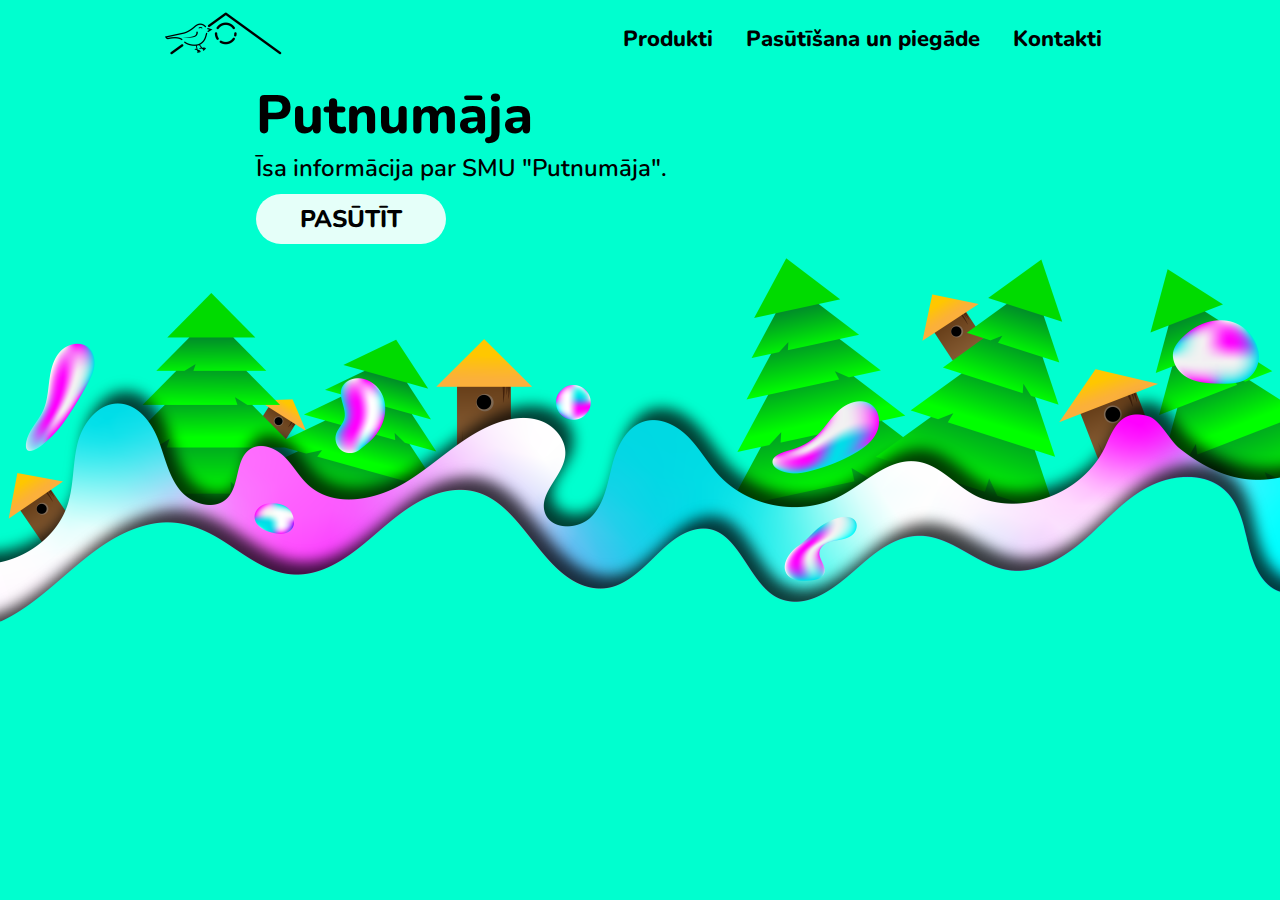
==== index.html @ 2dac3dbe "hhjhj" ====
<!DOCTYPE html>
<html lang="en">
  <head>
    <meta charset="utf-8"/>
    <meta name="viewport" content="width=device-width, initial-scale=1"/>
    <meta http-equiv="X-UA-Compatible" content="ie-edge"/>
    <meta name="description" content="SMU Putnumāja">
    <meta name="keywords" content="Putni, mājas, putnumāja, SMU">
    <meta name="author" content="Nikolajs Rubaņiks alongside Artis Vijups">
    <meta name="viewport" content="width=device-width, initial-scale=1.0">
    <link rel="stylesheet" href="website smu.css"/>
    <title>Putnumāja</title>
    <!-- Google Fonts: -->
    <link rel="preconnect" href="https://fonts.gstatic.com">
    <link href="https://fonts.googleapis.com/css2?family=Nunito:wght@600;800&display=swap" rel="stylesheet">
  </head>
  <body>
    
    
    <script src="resizefix.js"></script>
    <div class="navigation">
      <nav>
        <div class="logo">
          <a href="#start">
            <img src="img/webp/logo.webp" alt="Logo">
          </a>
        </div>
        <ul class="nav-links">
          <li>
            <a href="#products">Produkti</a>
          </li>
          <li>
            <a href="#delivery">Pasūtīšana un piegāde</a>
          </li>
          <li>
            <a href="#contacts">Kontakti</a>
          </li>
        </ul>
        <div class="burger">
          <div class="line1"></div>
          <div class="line2"></div>
          <div class="line3"></div>
        </div>
      </nav>
      <script src="animate.js"></script>
    </div>
    <div class="content" id="start" style="margin-top:78px;">
      <h1>Putnumāja</h1>
      <h2>Īsa informācija par SMU "Putnumāja".</h2>
      <a class="button" href="#delivery">
        <button type="button" style="width:190px">Pasūtīt</button>
      </a>
    </div>
    <div class="banner" id="help">
      <img id="banner1"  alt="">
      <img id="banner2"  alt="">
      <img id="banner3"  alt="">
      
    </div>
    <script src="parallax1.js"></script>
    
  

    
    
    <!--
    <script src="https://cdnjs.cloudflare.com/ajax/libs/ScrollMagic/2.0.8/ScrollMagic.min.js" integrity="sha512-8E3KZoPoZCD+1dgfqhPbejQBnQfBXe8FuwL4z/c8sTrgeDMFEnoyTlH3obB4/fV+6Sg0a0XF+L/6xS4Xx1fUEg==" crossorigin="anonymous"></script>
    <script src="https://cdnjs.cloudflare.com/ajax/libs/ScrollMagic/2.0.8/plugins/animation.gsap.min.js" integrity="sha512-5/OHwmQzDSBS0Ous4/hlYoWLHd06/d2r7LdKZQVBXOA6PvOqWVXtdboiLTU7lQTGyVoKVTNkwi0ol4gHGlw5ww==" crossorigin="anonymous"></script>
    <script src="https://cdnjs.cloudflare.com/ajax/libs/ScrollMagic/2.0.8/plugins/debug.addIndicators.min.js" integrity="sha512-RvUydNGlqYJapy0t4AH8hDv/It+zKsv4wOQGb+iOnEfa6NnF2fzjXgRy+FDjSpMfC3sjokNUzsfYZaZ8QAwIxg==" crossorigin="anonymous"></script>
    <script src="https://cdnjs.cloudflare.com/ajax/libs/gsap/latest/TweenLite.min.js" integrity="sha512-/8phkpsAzxsbuX18zNkQ2gCq4Q5JsWoPo1jHLDeZorPUHRtx9YJxpdk+os05oDhPJVCNzA2/NMl4rmJyQ+6Fvg==" crossorigin="anonymous"></script>
    <script src="https://cdnjs.cloudflare.com/ajax/libs/gsap/latest/plugins/BezierPlugin.min.js" integrity="sha512-oOy5+mtZRcqjn6b9k4oj+tk2/hVIetzOAM9Y5cndEHgLxiIGavAz1agbHf6JjGzxXZ2SMbu08Uy1DDF0UwA0qQ==" crossorigin="anonymous"></script>
    <script src="https://cdnjs.cloudflare.com/ajax/libs/gsap/latest/plugins/CSSPlugin.min.js" integrity="sha512-ht40uOoiTef4nKq0THVzjIGh3VS108J577LVVgNXnQLXza3doXjoM3owin2vd+Hm6w88k12RIrePIVY2WNzz6Q==" crossorigin="anonymous"></script>
    <script src="https://cdnjs.cloudflare.com/ajax/libs/gsap/latest/TimelineLite.min.js" integrity="sha512-I0VFyPo7hdM7YrEbQ0pvX4bX2904k0+B19u/xBrPrQoMprfcSnIDfGFD8kP52GbAhwtDjkEVhXlQvj8+vkJyew==" crossorigin="anonymous"></script>
    -->
  </body>
</html>
---- website smu.css ----
*{
  margin: 0px;
  padding: 0px;
  box-sizing: border-box;
  font-family: 'Nunito', sans-serif;
}


:root {
  --bg: #00FFCF; /* bright green, website background */
  --db: #00d8b0;
  --pg: #E5FFF9; /* pale green, quite white-ish button background */
  --tx: #000000; /* text colour */
}

body {
  background-color: var(--bg);
  overflow-x: hidden;
  
   
}





.resize-animation-stopper nav .nav-links {
  transition: none !important;
}

.logo img {
  width: 122px;
  height: 60px;
}

h1{
  font-weight: 800;
  font-size: 54px;  
}

h2{
  font-weight: 600;
  font-size: 24px;
}


.banner {

position: relative;


}
.banner img{
width: 100%;
position: absolute;
z-index: -1;


}

img#banner1 {
  content:url(img/webp/baselayer.webp);
 
}
img#banner2 {
  content:url(img/webp/layerfade1.webp);
  
}
img#banner3 {
  content:url(img/webp/bubbles.webp);
}

a.button button {
  background-color: var(--pg);
  height: 50px;
  margin-top: 10px;
  border-width: 0;
  border-radius: 25px;
  font-weight: 800;
  text-transform: uppercase;
  font-size: 24px;
  outline: none;
}

a.button button:hover {
  cursor: pointer;
  outline: none;
  color: rgb(255, 255, 255);
  background-color: #42c73e;
  transition:  0.5s ease;
  
}

a.button button:active {
  background-color: #3bac37;
  color: #ffffff;
  font-size: 20px;
  width: 200px;
  transition: none;
  
}



div.content{
  width:60vw;
  margin-left:20vw;
  margin-right:20vw;
}

div.navigation {
  width: 100vw;
  height: 78px;
  position: fixed;
  top: 0;
  
}

nav{
  background-color: var(--bg);
  display: flex;
  justify-content: space-around;
  align-items: center;
  height: 78px;
  position: -webkit-sticky;
}

.nav-links{
  display: flex;
  justify-content: space-around;
  width: 40%;
}

.nav-links li{
  list-style: none;
}

.nav-links a{
  color: var(--tx);
  text-decoration: none;
  font-weight: 800;
  font-size: 22px;
}



.burger{
  display: none;
  cursor: pointer;
}

.burger div {
  width: 30px;
  height: 4px;
  background-color: var(--tx);
  margin: 5px;
  transition: all 0.3s ease;
}

@media screen and (max-width:1160px){
  div.content{
    width:80vw;
    margin-left:10vw;
    margin-right:10vw;
  }
  .nav-links{
    width: 60%;
  }
}

@media screen and (max-width:860px){
  body{
    overflow-x: hidden;
  }
  .nav-links{
    position: absolute;
    right: 0px;
    height: calc(100vh - 78px);
    top: 78px;
    display: flex;
    flex-direction: column;
    align-items: center;
    text-align: center;
    width: 50%;
    transform: translateX(100%);
    transition: transform 0.5s ease-in;
    background-color: var(--db);
  }
  .nav-links li{
    opacity: 0;
  }

  .burger{
    display: block;
  }
}

@media screen and (max-width:660px){

  
  a.button button{
    margin-bottom: 15px;
  }

  
 
  
}



.nav-active{
  transform: translateX(0%);
}

@keyframes navLinkFade{
  from{
    opacity: 0;
    transform: translateX(50px);
  }
  to{
    opacity: 1;
    transform: translateX(0px);
  }
}

.toggle .line1{
  transform:  rotate(-45deg) translate(-5px,8px);
}

.toggle .line2{
  opacity: 0;
}

.toggle .line3{
  transform:  rotate(45deg) translate(-5px,-8px);
}
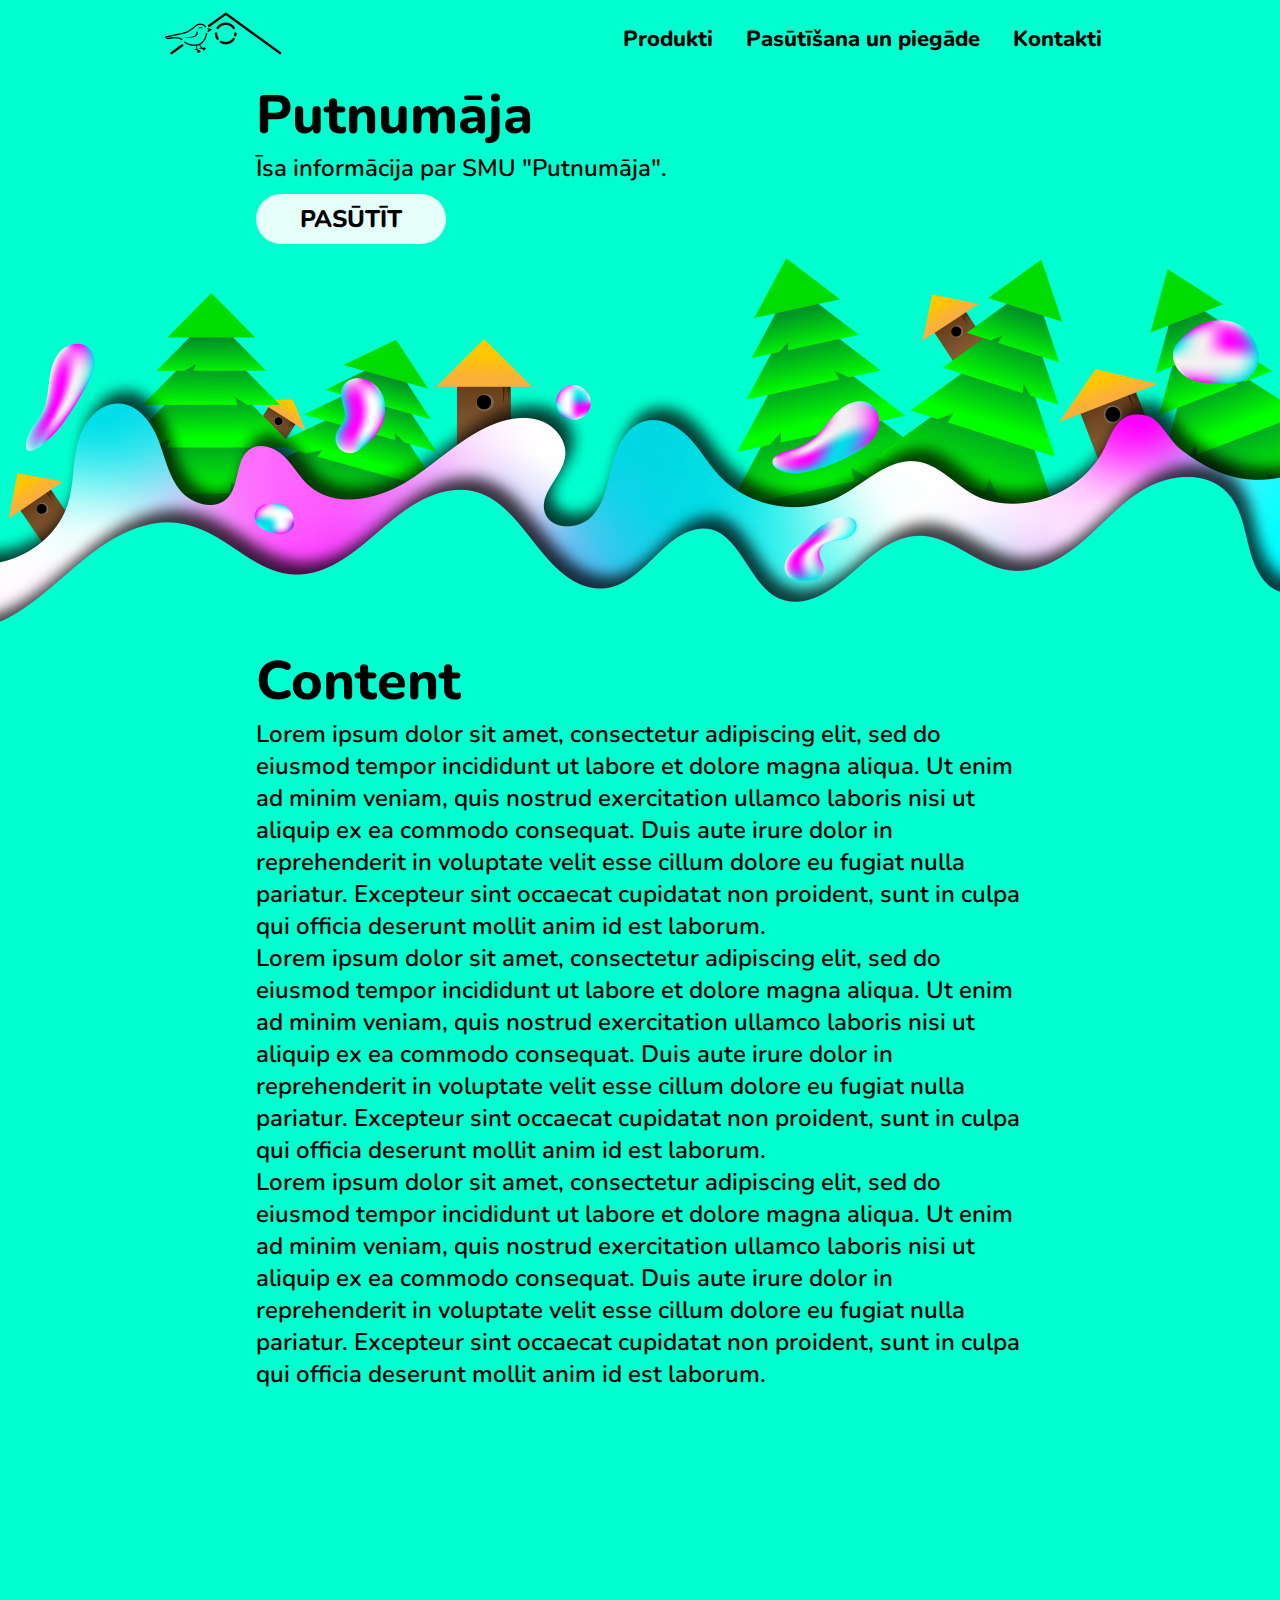
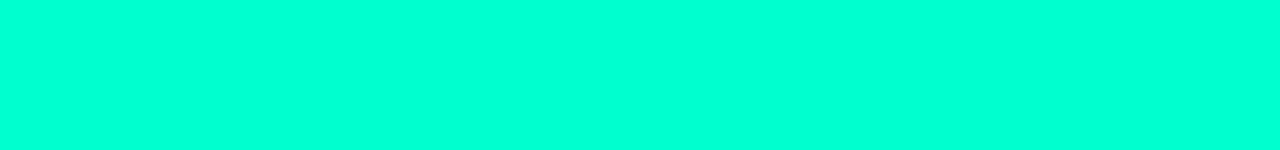
==== commit 311c90a9: "Adjustment" ====
--- a/index.html
+++ b/index.html
@@ -55,14 +55,26 @@
       <img id="banner1"  alt="">
       <img id="banner2"  alt="">
       <img id="banner3"  alt="">
-      
+    </div>
+    <div id="spacer" style="height:calc(100vw / 3.2);"></div>
+    <div id="after" class="after" style="margin-bottom:40vh">
+      <div class="content">
+        <h1>Content</h1>
+        <h2>Lorem ipsum dolor sit amet, consectetur adipiscing elit, sed do eiusmod tempor incididunt ut labore et dolore magna aliqua.
+          Ut enim ad minim veniam, quis nostrud exercitation ullamco laboris nisi ut aliquip ex ea commodo consequat.
+          Duis aute irure dolor in reprehenderit in voluptate velit esse cillum dolore eu fugiat nulla pariatur.
+          Excepteur sint occaecat cupidatat non proident, sunt in culpa qui officia deserunt mollit anim id est laborum.</h2>
+        <h2>Lorem ipsum dolor sit amet, consectetur adipiscing elit, sed do eiusmod tempor incididunt ut labore et dolore magna aliqua.
+          Ut enim ad minim veniam, quis nostrud exercitation ullamco laboris nisi ut aliquip ex ea commodo consequat.
+          Duis aute irure dolor in reprehenderit in voluptate velit esse cillum dolore eu fugiat nulla pariatur.
+          Excepteur sint occaecat cupidatat non proident, sunt in culpa qui officia deserunt mollit anim id est laborum.</h2>
+        <h2>Lorem ipsum dolor sit amet, consectetur adipiscing elit, sed do eiusmod tempor incididunt ut labore et dolore magna aliqua.
+          Ut enim ad minim veniam, quis nostrud exercitation ullamco laboris nisi ut aliquip ex ea commodo consequat.
+          Duis aute irure dolor in reprehenderit in voluptate velit esse cillum dolore eu fugiat nulla pariatur.
+          Excepteur sint occaecat cupidatat non proident, sunt in culpa qui officia deserunt mollit anim id est laborum.</h2>
+      </div>
     </div>
     <script src="parallax1.js"></script>
-    
-  
-
-    
-    
     <!--
     <script src="https://cdnjs.cloudflare.com/ajax/libs/ScrollMagic/2.0.8/ScrollMagic.min.js" integrity="sha512-8E3KZoPoZCD+1dgfqhPbejQBnQfBXe8FuwL4z/c8sTrgeDMFEnoyTlH3obB4/fV+6Sg0a0XF+L/6xS4Xx1fUEg==" crossorigin="anonymous"></script>
     <script src="https://cdnjs.cloudflare.com/ajax/libs/ScrollMagic/2.0.8/plugins/animation.gsap.min.js" integrity="sha512-5/OHwmQzDSBS0Ous4/hlYoWLHd06/d2r7LdKZQVBXOA6PvOqWVXtdboiLTU7lQTGyVoKVTNkwi0ol4gHGlw5ww==" crossorigin="anonymous"></script>
--- a/website smu.css
+++ b/website smu.css
@@ -100,7 +100,13 @@
   
 }
 
-
+div.after{
+  background-color: var(--bg);
+}
+
+div.spacer, div.after {
+  margin:0;
+}
 
 div.content{
   width:60vw;
@@ -196,18 +202,10 @@
 }
 
 @media screen and (max-width:660px){
-
-  
   a.button button{
     margin-bottom: 15px;
-  }
-
-  
- 
-  
-}
-
-
+  } 
+}
 
 .nav-active{
   transform: translateX(0%);
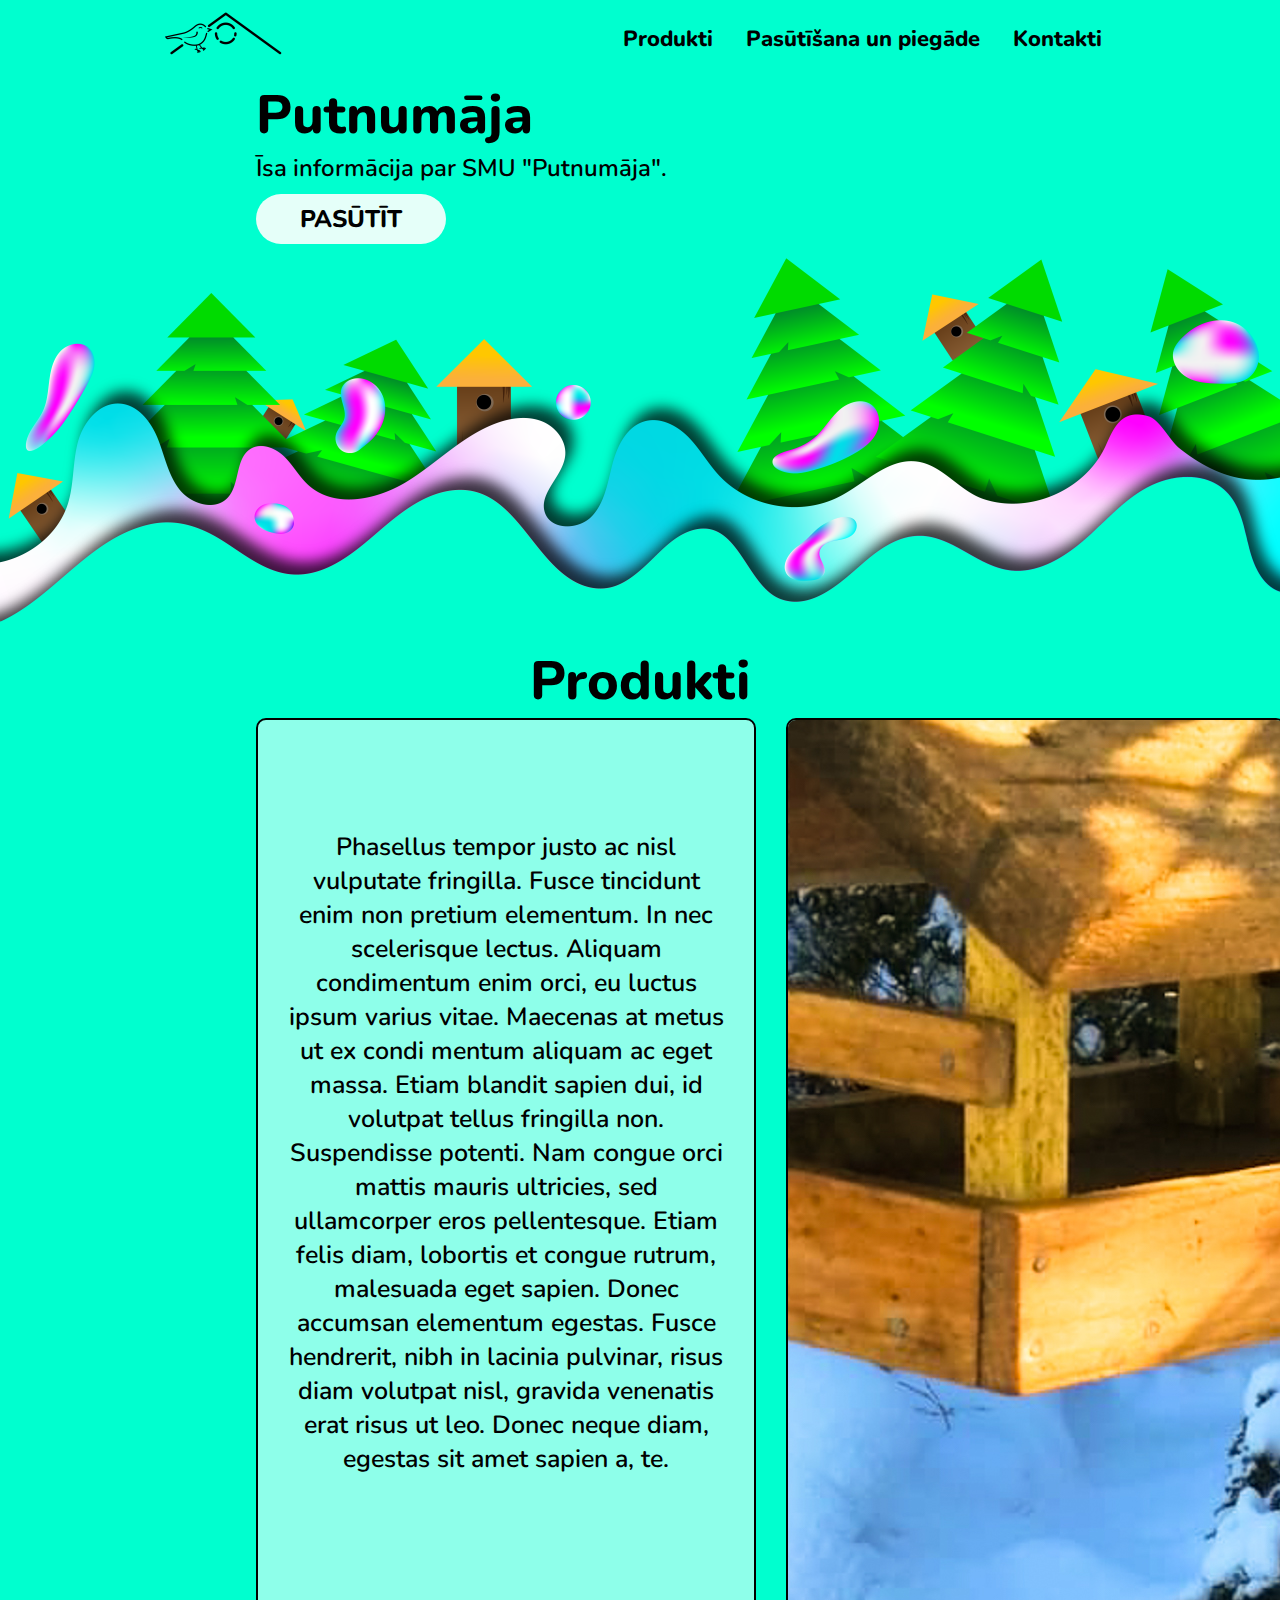
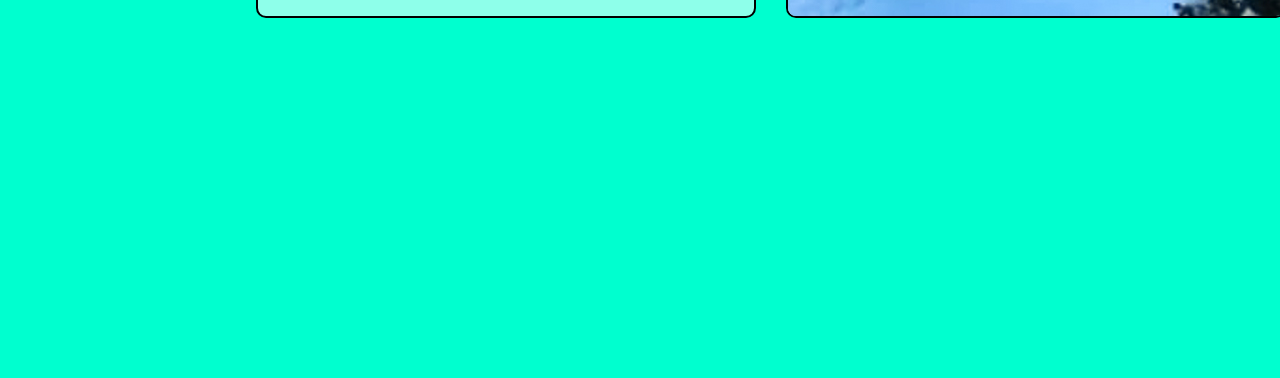
==== commit 23c1b3c6: "hmmm" ====
--- a/index.html
+++ b/index.html
@@ -45,7 +45,7 @@
       <script src="animate.js"></script>
     </div>
     <div class="content" id="start" style="margin-top:78px;">
-      <h1>Putnumāja</h1>
+      <h3>Putnumāja</h3>
       <h2>Īsa informācija par SMU "Putnumāja".</h2>
       <a class="button" href="#delivery">
         <button type="button" style="width:190px">Pasūtīt</button>
@@ -59,19 +59,31 @@
     <div id="spacer" style="height:calc(100vw / 3.2);"></div>
     <div id="after" class="after" style="margin-bottom:40vh">
       <div class="content">
-        <h1>Content</h1>
-        <h2>Lorem ipsum dolor sit amet, consectetur adipiscing elit, sed do eiusmod tempor incididunt ut labore et dolore magna aliqua.
-          Ut enim ad minim veniam, quis nostrud exercitation ullamco laboris nisi ut aliquip ex ea commodo consequat.
-          Duis aute irure dolor in reprehenderit in voluptate velit esse cillum dolore eu fugiat nulla pariatur.
-          Excepteur sint occaecat cupidatat non proident, sunt in culpa qui officia deserunt mollit anim id est laborum.</h2>
-        <h2>Lorem ipsum dolor sit amet, consectetur adipiscing elit, sed do eiusmod tempor incididunt ut labore et dolore magna aliqua.
-          Ut enim ad minim veniam, quis nostrud exercitation ullamco laboris nisi ut aliquip ex ea commodo consequat.
-          Duis aute irure dolor in reprehenderit in voluptate velit esse cillum dolore eu fugiat nulla pariatur.
-          Excepteur sint occaecat cupidatat non proident, sunt in culpa qui officia deserunt mollit anim id est laborum.</h2>
-        <h2>Lorem ipsum dolor sit amet, consectetur adipiscing elit, sed do eiusmod tempor incididunt ut labore et dolore magna aliqua.
-          Ut enim ad minim veniam, quis nostrud exercitation ullamco laboris nisi ut aliquip ex ea commodo consequat.
-          Duis aute irure dolor in reprehenderit in voluptate velit esse cillum dolore eu fugiat nulla pariatur.
-          Excepteur sint occaecat cupidatat non proident, sunt in culpa qui officia deserunt mollit anim id est laborum.</h2>
+        <h1>Produkti</h1>
+      <div class="wrapper">
+        <div class="glass">
+          <h2>Phasellus tempor justo ac nisl vulputate fringilla.
+            Fusce tincidunt enim non pretium elementum. 
+            In nec scelerisque lectus. Aliquam condimentum enim orci, 
+            eu luctus ipsum varius vitae. Maecenas at metus ut ex condi
+            mentum aliquam ac eget massa. Etiam blandit sapien dui, id volutpat tellus fringilla non.
+             Suspendisse potenti. Nam congue orci mattis mauris ultricies, sed ullamcorper eros pellentesque. 
+             Etiam felis diam, lobortis et congue rutrum, malesuada eget sapien. Donec accumsan elementum egestas.
+              Fusce hendrerit, nibh in lacinia pulvinar, risus diam volutpat nisl, gravida venenatis erat risus ut leo. 
+              Donec neque diam, egestas sit amet sapien a, te.
+            </h2>
+        </div>
+        <div class="glass">
+          <h2>buris
+            </h2>
+            <img src="img/webp/barotava.jpg">
+        </div>
+
+    
+    
+      </div>
+
+
       </div>
     </div>
     <script src="parallax1.js"></script>
--- a/website smu.css
+++ b/website smu.css
@@ -36,6 +36,12 @@
 h1{
   font-weight: 800;
   font-size: 54px;  
+  text-align: center;
+}
+h3{
+  font-weight: 800;
+  font-size: 54px;  
+
 }
 
 h2{
@@ -162,6 +168,105 @@
   margin: 5px;
   transition: all 0.3s ease;
 }
+
+
+
+.glass {
+
+display: -webkit-flex;
+display: -moz-flex;
+display: -ms-flex;
+display: -o-flex;
+display: flex;
+min-height: 100vh;
+align-items: center;
+justify-content: center;
+}
+
+.wrapper{
+
+
+display: grid;
+grid-template-columns:repeat(3, 1fr) ;
+grid-gap: 30px;
+
+
+}
+
+
+.wrapper .glass{
+
+width: 500px;
+height: 400px;
+border-radius: 10px;
+transition: transform 0.5s ease-out;
+overflow: hidden;
+text-align: center;
+color: rgb(0, 0, 0);
+padding: 5%;
+background-color: #ffffff8e;
+backdrop-filter: #42c73e;
+border: 2px solid var(--tx);
+
+
+
+
+}
+
+
+.glass h2{
+
+font-size: 25px;
+margin-bottom: 30px;
+color: #000000;
+
+}
+
+.glass p{
+
+line-height: 1.9;
+color: #000000;
+
+}
+
+
+
+.wrapper .glass:before{
+
+content: '';
+background: #ffffffa9;
+width: 60%;
+height: 100%;
+top: 0;
+left: -125%;
+transform: skew(45deg);
+position: absolute;
+animation-direction: left;
+transition-duration: 0.5s;
+
+
+}
+
+.wrapper .glass:hover{
+
+transform: translateY(-5%);
+
+}
+
+.wrapper .glass:hover:before{
+
+  left: 150%;
+  
+}
+
+
+
+
+
+
+
+
+
 
 @media screen and (max-width:1160px){
   div.content{
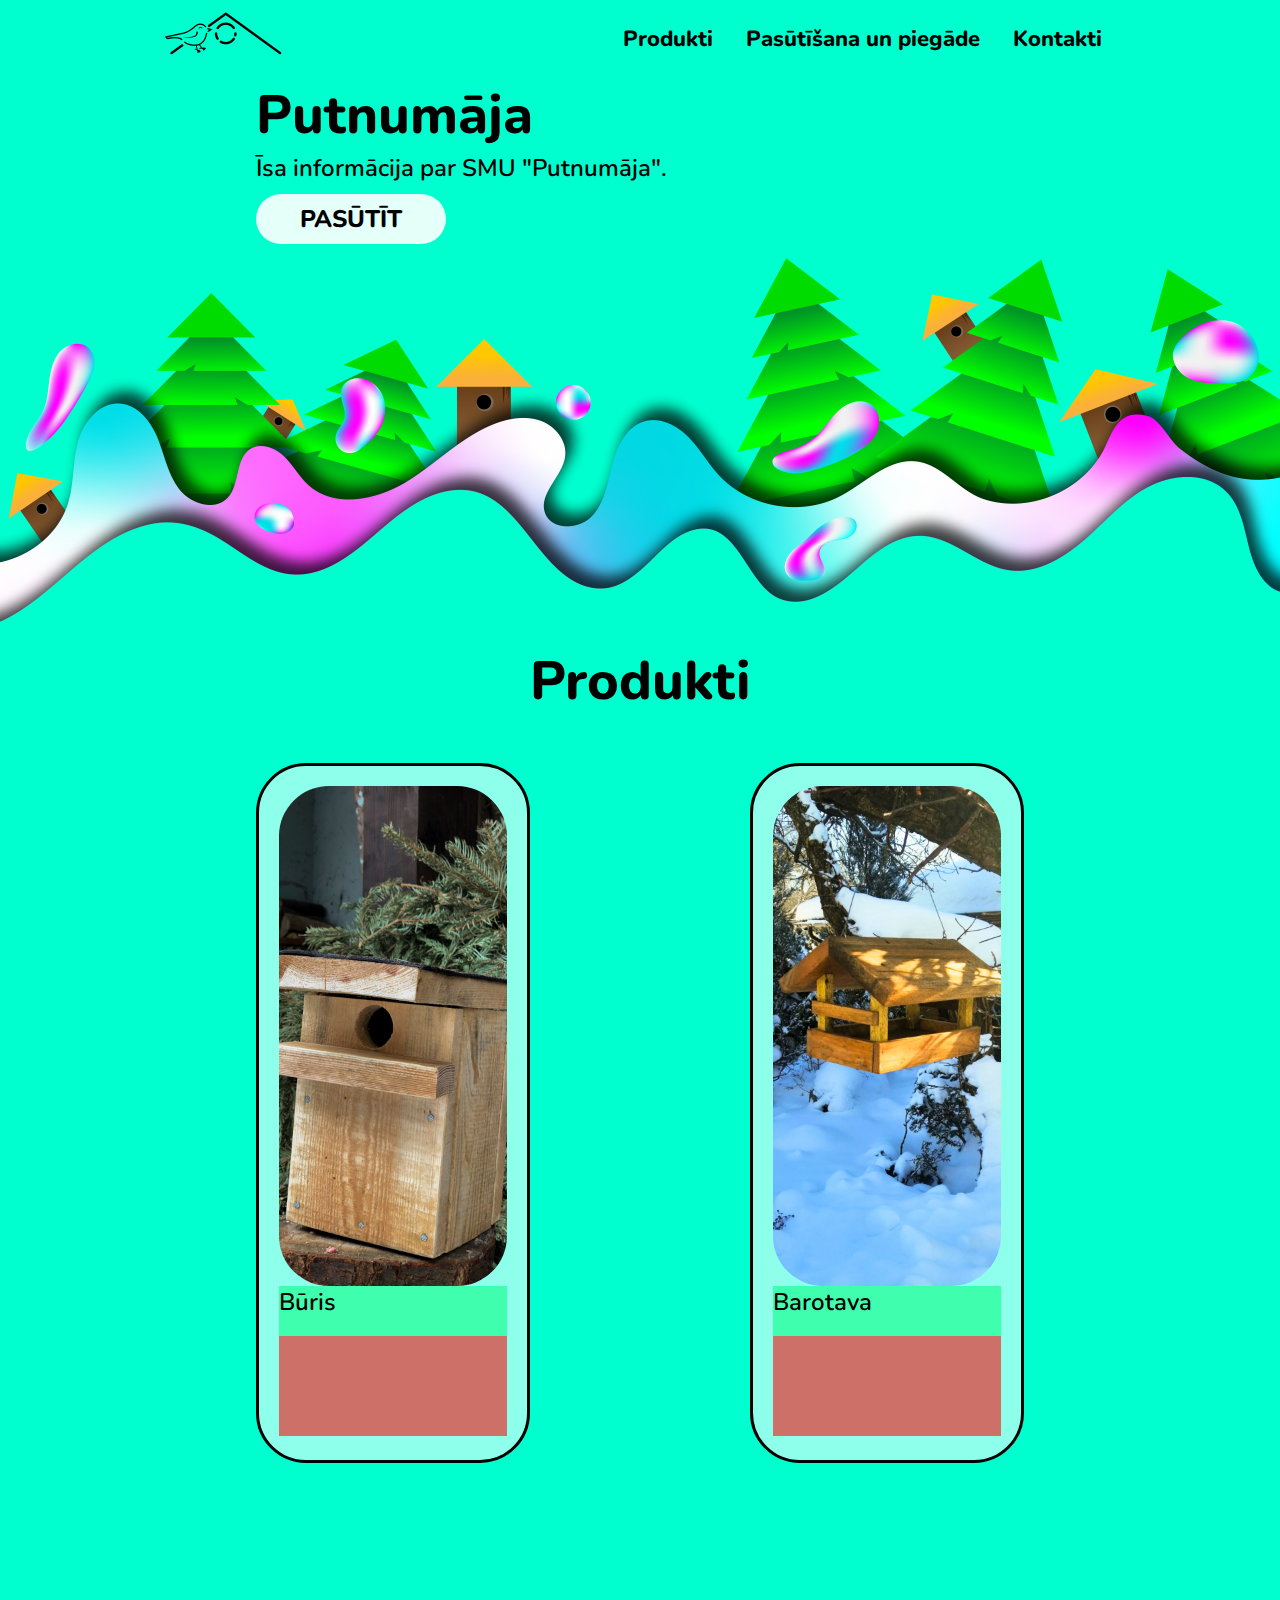
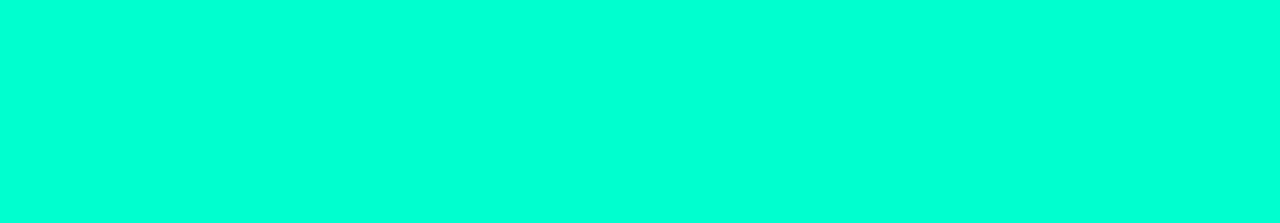
==== commit 136d4bdc: "products img" ====
--- a/index.html
+++ b/index.html
@@ -14,11 +14,9 @@
     <link rel="preconnect" href="https://fonts.gstatic.com">
     <link href="https://fonts.googleapis.com/css2?family=Nunito:wght@600;800&display=swap" rel="stylesheet">
   </head>
-  <body>
-    
-    
+  <body id="body">
     <script src="resizefix.js"></script>
-    <div class="navigation">
+    <div class="navigation" id="navigation">
       <nav>
         <div class="logo">
           <a href="#start">
@@ -62,27 +60,28 @@
         <h1>Produkti</h1>
       <div class="wrapper">
         <div class="glass">
-          <h2>Phasellus tempor justo ac nisl vulputate fringilla.
-            Fusce tincidunt enim non pretium elementum. 
-            In nec scelerisque lectus. Aliquam condimentum enim orci, 
-            eu luctus ipsum varius vitae. Maecenas at metus ut ex condi
-            mentum aliquam ac eget massa. Etiam blandit sapien dui, id volutpat tellus fringilla non.
-             Suspendisse potenti. Nam congue orci mattis mauris ultricies, sed ullamcorper eros pellentesque. 
-             Etiam felis diam, lobortis et congue rutrum, malesuada eget sapien. Donec accumsan elementum egestas.
-              Fusce hendrerit, nibh in lacinia pulvinar, risus diam volutpat nisl, gravida venenatis erat risus ut leo. 
-              Donec neque diam, egestas sit amet sapien a, te.
-            </h2>
+          <div class="insideglass">
+          <div class="imgbox"><img src="img/webp/buris.jpg"></div>
+          <div class="namebox"><a>Būris</a></div>
+          <div class="pricebox"></div>
+          </div>
+
         </div>
+        
         <div class="glass">
-          <h2>buris
-            </h2>
-            <img src="img/webp/barotava.jpg">
+          <div class="insideglass">
+          <div class="imgbox"><img src="img/webp/barotava.jpg"></div>
+          <div class="namebox"><a>Barotava</a></div>
+          <div class="pricebox"></div>
+          </div>
+          
         </div>
+        
 
     
     
       </div>
-
+     
 
       </div>
     </div>
--- a/website smu.css
+++ b/website smu.css
@@ -66,11 +66,9 @@
 
 img#banner1 {
   content:url(img/webp/baselayer.webp);
- 
 }
 img#banner2 {
   content:url(img/webp/layerfade1.webp);
-  
 }
 img#banner3 {
   content:url(img/webp/bubbles.webp);
@@ -125,7 +123,6 @@
   height: 78px;
   position: fixed;
   top: 0;
-  
 }
 
 nav{
@@ -178,17 +175,20 @@
 display: -ms-flex;
 display: -o-flex;
 display: flex;
-min-height: 100vh;
+
+
+
+}
+
+.wrapper{
+
+margin-top: 5vh;
+display: grid;
+grid-template-columns:repeat(2, 1fr) ;
+grid-gap: 220px;
+justify-content: center;
 align-items: center;
-justify-content: center;
-}
-
-.wrapper{
-
-
-display: grid;
-grid-template-columns:repeat(3, 1fr) ;
-grid-gap: 30px;
+width: 100%;
 
 
 }
@@ -196,68 +196,75 @@
 
 .wrapper .glass{
 
-width: 500px;
-height: 400px;
-border-radius: 10px;
-transition: transform 0.5s ease-out;
+height: 700px;
+border-radius: 50px;
 overflow: hidden;
-text-align: center;
-color: rgb(0, 0, 0);
-padding: 5%;
 background-color: #ffffff8e;
 backdrop-filter: #42c73e;
-border: 2px solid var(--tx);
-
-
-
-
-}
-
-
-.glass h2{
-
-font-size: 25px;
-margin-bottom: 30px;
-color: #000000;
-
-}
-
-.glass p{
-
-line-height: 1.9;
-color: #000000;
-
-}
-
-
-
-.wrapper .glass:before{
-
-content: '';
-background: #ffffffa9;
-width: 60%;
+border: 3px solid var(--tx);
+
+
+
+
+}
+.insideglass{
+  width: 100%;
+  padding: 20px;
+  
+
+
+
+}
+.imgbox{
+  position: relative;
+  height: 500px;
+
+
+  
+
+}
+.imgbox img{
+
+position: absolute;
+width: 100%;
 height: 100%;
-top: 0;
-left: -125%;
-transform: skew(45deg);
-position: absolute;
-animation-direction: left;
-transition-duration: 0.5s;
-
-
-}
-
-.wrapper .glass:hover{
-
-transform: translateY(-5%);
-
-}
-
-.wrapper .glass:hover:before{
-
-  left: 150%;
-  
-}
+border-radius: 50px;
+object-fit: cover;
+}
+.namebox{
+
+  height: 50px;
+  background-color: #00ff808e;
+
+
+
+}
+
+.namebox a{
+  
+  font-weight: 600;
+  font-size: 24px;
+  color: #000000;
+
+  
+ 
+
+
+}
+.pricebox{
+  height: 100px;
+  background-color: #ff00008e;
+  color: #000000;
+}
+
+
+
+
+
+
+
+
+
 
 
 
@@ -300,7 +307,6 @@
   .nav-links li{
     opacity: 0;
   }
-
   .burger{
     display: block;
   }
@@ -310,6 +316,15 @@
   a.button button{
     margin-bottom: 15px;
   } 
+  img#banner1 {
+    content:url(img/webp/baselayersmall.webp);
+  }
+  img#banner2 {
+    content:url(img/webp/layerfade1small.webp);
+  }
+  img#banner3 {
+    content:url(img/webp/bubblessmall.webp);
+  }
 }
 
 .nav-active{
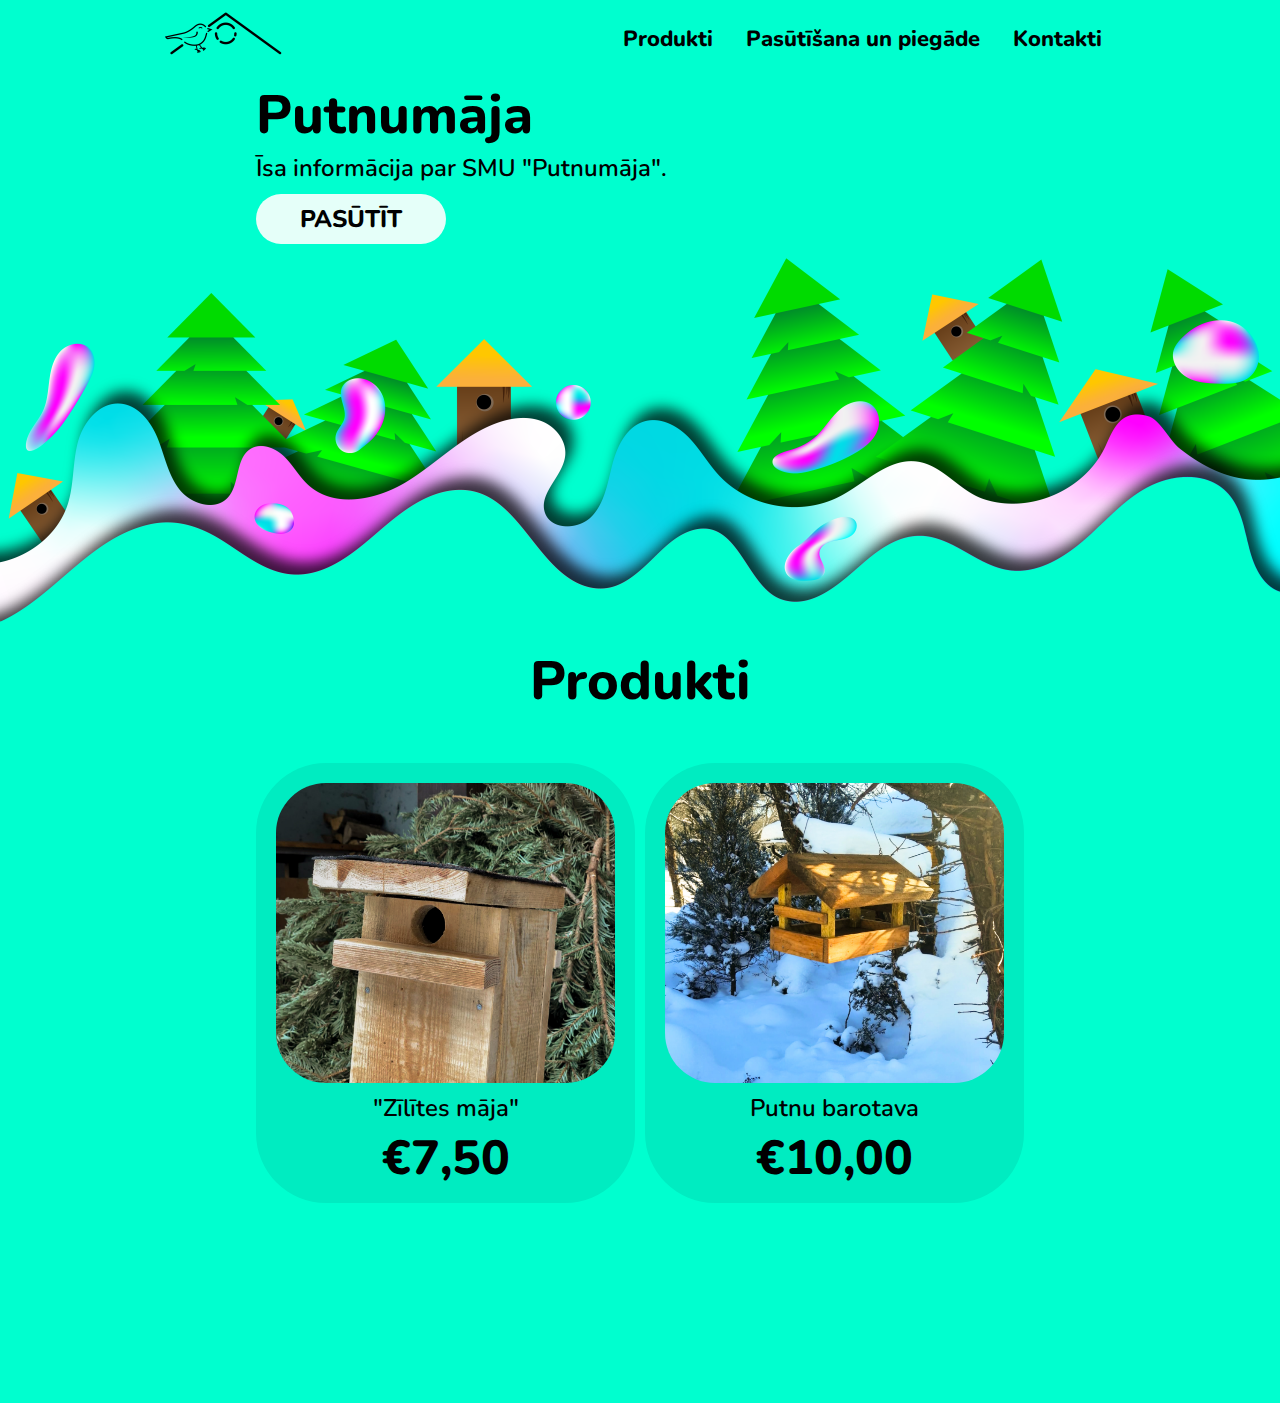
==== commit 69354595: "Multiple edits" ====
--- a/index.html
+++ b/index.html
@@ -1,5 +1,5 @@
 <!DOCTYPE html>
-<html lang="en">
+<html lang="en" id="start">
   <head>
     <meta charset="utf-8"/>
     <meta name="viewport" content="width=device-width, initial-scale=1"/>
@@ -14,12 +14,12 @@
     <link rel="preconnect" href="https://fonts.gstatic.com">
     <link href="https://fonts.googleapis.com/css2?family=Nunito:wght@600;800&display=swap" rel="stylesheet">
   </head>
-  <body id="body">
+  <body>
     <script src="resizefix.js"></script>
     <div class="navigation" id="navigation">
       <nav>
         <div class="logo">
-          <a href="#start">
+          <a onclick="window.scrollTo(0,0);">
             <img src="img/webp/logo.webp" alt="Logo">
           </a>
         </div>
@@ -42,7 +42,7 @@
       </nav>
       <script src="animate.js"></script>
     </div>
-    <div class="content" id="start" style="margin-top:78px;">
+    <div class="content" style="margin-top:78px;">
       <h3>Putnumāja</h3>
       <h2>Īsa informācija par SMU "Putnumāja".</h2>
       <a class="button" href="#delivery">
@@ -55,34 +55,25 @@
       <img id="banner3"  alt="">
     </div>
     <div id="spacer" style="height:calc(100vw / 3.2);"></div>
-    <div id="after" class="after" style="margin-bottom:40vh">
-      <div class="content">
+    <div id="after" class="after" style="margin-bottom:200px">
+      <div class="content" id="products">
         <h1>Produkti</h1>
-      <div class="wrapper">
-        <div class="glass">
-          <div class="insideglass">
-          <div class="imgbox"><img src="img/webp/buris.jpg"></div>
-          <div class="namebox"><a>Būris</a></div>
-          <div class="pricebox"></div>
+        <div class="wrapper">
+          <div class="glass">
+            <div class="insideglass">
+            <div class="imgbox"><img src="img/webp/buris.jpg"></div>
+            <div class="namebox"><p>"Zīlītes māja"</p></div>
+            <div class="pricebox"><p>€7,50</p></div>
+            </div>
           </div>
-
+          <div class="glass">
+            <div class="insideglass">
+            <div class="imgbox"><img src="img/webp/barotava.jpg"></div>
+            <div class="namebox"><p>Putnu barotava</p></div>
+            <div class="pricebox"><p>€10,00</p></div>
+            </div>
+          </div>
         </div>
-        
-        <div class="glass">
-          <div class="insideglass">
-          <div class="imgbox"><img src="img/webp/barotava.jpg"></div>
-          <div class="namebox"><a>Barotava</a></div>
-          <div class="pricebox"></div>
-          </div>
-          
-        </div>
-        
-
-    
-    
-      </div>
-     
-
       </div>
     </div>
     <script src="parallax1.js"></script>
--- a/website smu.css
+++ b/website smu.css
@@ -5,24 +5,21 @@
   font-family: 'Nunito', sans-serif;
 }
 
-
 :root {
   --bg: #00FFCF; /* bright green, website background */
-  --db: #00d8b0;
+  --db: #00ecc1;
   --pg: #E5FFF9; /* pale green, quite white-ish button background */
   --tx: #000000; /* text colour */
 }
 
+html {
+  scroll-behavior: smooth;
+}
+
 body {
   background-color: var(--bg);
-  overflow-x: hidden;
-  
-   
-}
-
-
-
-
+  overflow-x: hidden;   
+}
 
 .resize-animation-stopper nav .nav-links {
   transition: none !important;
@@ -31,6 +28,20 @@
 .logo img {
   width: 122px;
   height: 60px;
+  cursor: pointer;
+}
+
+.logo img:hover, .nav-links li:hover, .nav-active a:hover, .burger:hover {
+  opacity: 0.3;
+  transition: all 0.25s ease;
+}
+
+.logo img:active, .nav-links li:active, .burger:active {
+  transform: scale(0.8);
+}
+
+.nav-active a:active {
+  font-size: 20px;
 }
 
 h1{
@@ -41,7 +52,6 @@
 h3{
   font-weight: 800;
   font-size: 54px;  
-
 }
 
 h2{
@@ -49,19 +59,14 @@
   font-size: 24px;
 }
 
-
 .banner {
-
-position: relative;
-
-
-}
+  position: relative;
+}
+
 .banner img{
-width: 100%;
-position: absolute;
-z-index: -1;
-
-
+  width: 100%;
+  position: absolute;
+  z-index: -1;
 }
 
 img#banner1 {
@@ -92,7 +97,6 @@
   color: rgb(255, 255, 255);
   background-color: #42c73e;
   transition:  0.5s ease;
-  
 }
 
 a.button button:active {
@@ -101,11 +105,11 @@
   font-size: 20px;
   width: 200px;
   transition: none;
-  
 }
 
 div.after{
   background-color: var(--bg);
+  z-index: 0;
 }
 
 div.spacer, div.after {
@@ -123,6 +127,7 @@
   height: 78px;
   position: fixed;
   top: 0;
+  z-index: 1;
 }
 
 nav{
@@ -151,8 +156,6 @@
   font-size: 22px;
 }
 
-
-
 .burger{
   display: none;
   cursor: pointer;
@@ -166,114 +169,77 @@
   transition: all 0.3s ease;
 }
 
-
-
 .glass {
-
-display: -webkit-flex;
-display: -moz-flex;
-display: -ms-flex;
-display: -o-flex;
-display: flex;
-
-
-
+  display: -webkit-flex;
+  display: -moz-flex;
+  display: -ms-flex;
+  display: -o-flex;
+  display: flex;
 }
 
 .wrapper{
-
-margin-top: 5vh;
-display: grid;
-grid-template-columns:repeat(2, 1fr) ;
-grid-gap: 220px;
-justify-content: center;
-align-items: center;
-width: 100%;
-
-
-}
-
+  margin-top: 5vh;
+  display: grid;
+  grid-template-columns: repeat(2, 1fr);
+  grid-gap: 10px;
+  justify-content: center;
+  align-items: center;
+  width: 100%;
+}
 
 .wrapper .glass{
-
-height: 700px;
-border-radius: 50px;
-overflow: hidden;
-background-color: #ffffff8e;
-backdrop-filter: #42c73e;
-border: 3px solid var(--tx);
-
-
-
-
-}
+  height: 440px;
+  border-radius: 70px;
+  overflow: hidden;
+  background-color: var(--db);
+}
+
 .insideglass{
   width: 100%;
   padding: 20px;
-  
-
-
-
-}
+}
+
 .imgbox{
   position: relative;
-  height: 500px;
-
-
-  
-
-}
+  height: 300px;
+}
+
 .imgbox img{
-
-position: absolute;
-width: 100%;
-height: 100%;
-border-radius: 50px;
-object-fit: cover;
-}
+  position: absolute;
+  width: 100%;
+  height: 100%;
+  border-radius: 50px;
+  object-fit: cover;
+}
+
 .namebox{
-
   height: 50px;
-  background-color: #00ff808e;
-
-
-
-}
-
-.namebox a{
-  
+  font-size: 22px;
+  text-align: center;
+}
+
+.namebox p{
+  display: inline-block;
   font-weight: 600;
   font-size: 24px;
+  line-height: 50px;
+  vertical-align: center;
   color: #000000;
-
-  
- 
-
-
-}
+}
+
 .pricebox{
-  height: 100px;
-  background-color: #ff00008e;
+  height: 50px;
   color: #000000;
-}
-
-
-
-
-
-
-
-
-
-
-
-
-
-
-
-
-
-
+  text-align: center;
+}
+
+.pricebox p{
+  height: 50px;
+  font-weight: 800;
+  font-size: 48px;
+  line-height: 50px;
+  vertical-align: center;
+}
 
 @media screen and (max-width:1160px){
   div.content{
@@ -306,6 +272,11 @@
   }
   .nav-links li{
     opacity: 0;
+    height: calc((100vh - 78px) / 3);
+  }
+  .nav-links li a {
+    line-height: calc((100vh - 78px) / 3);
+    vertical-align: center;
   }
   .burger{
     display: block;
@@ -325,6 +296,9 @@
   img#banner3 {
     content:url(img/webp/bubblessmall.webp);
   }
+  .wrapper{
+    grid-template-columns: repeat(1, 1fr);
+  }
 }
 
 .nav-active{
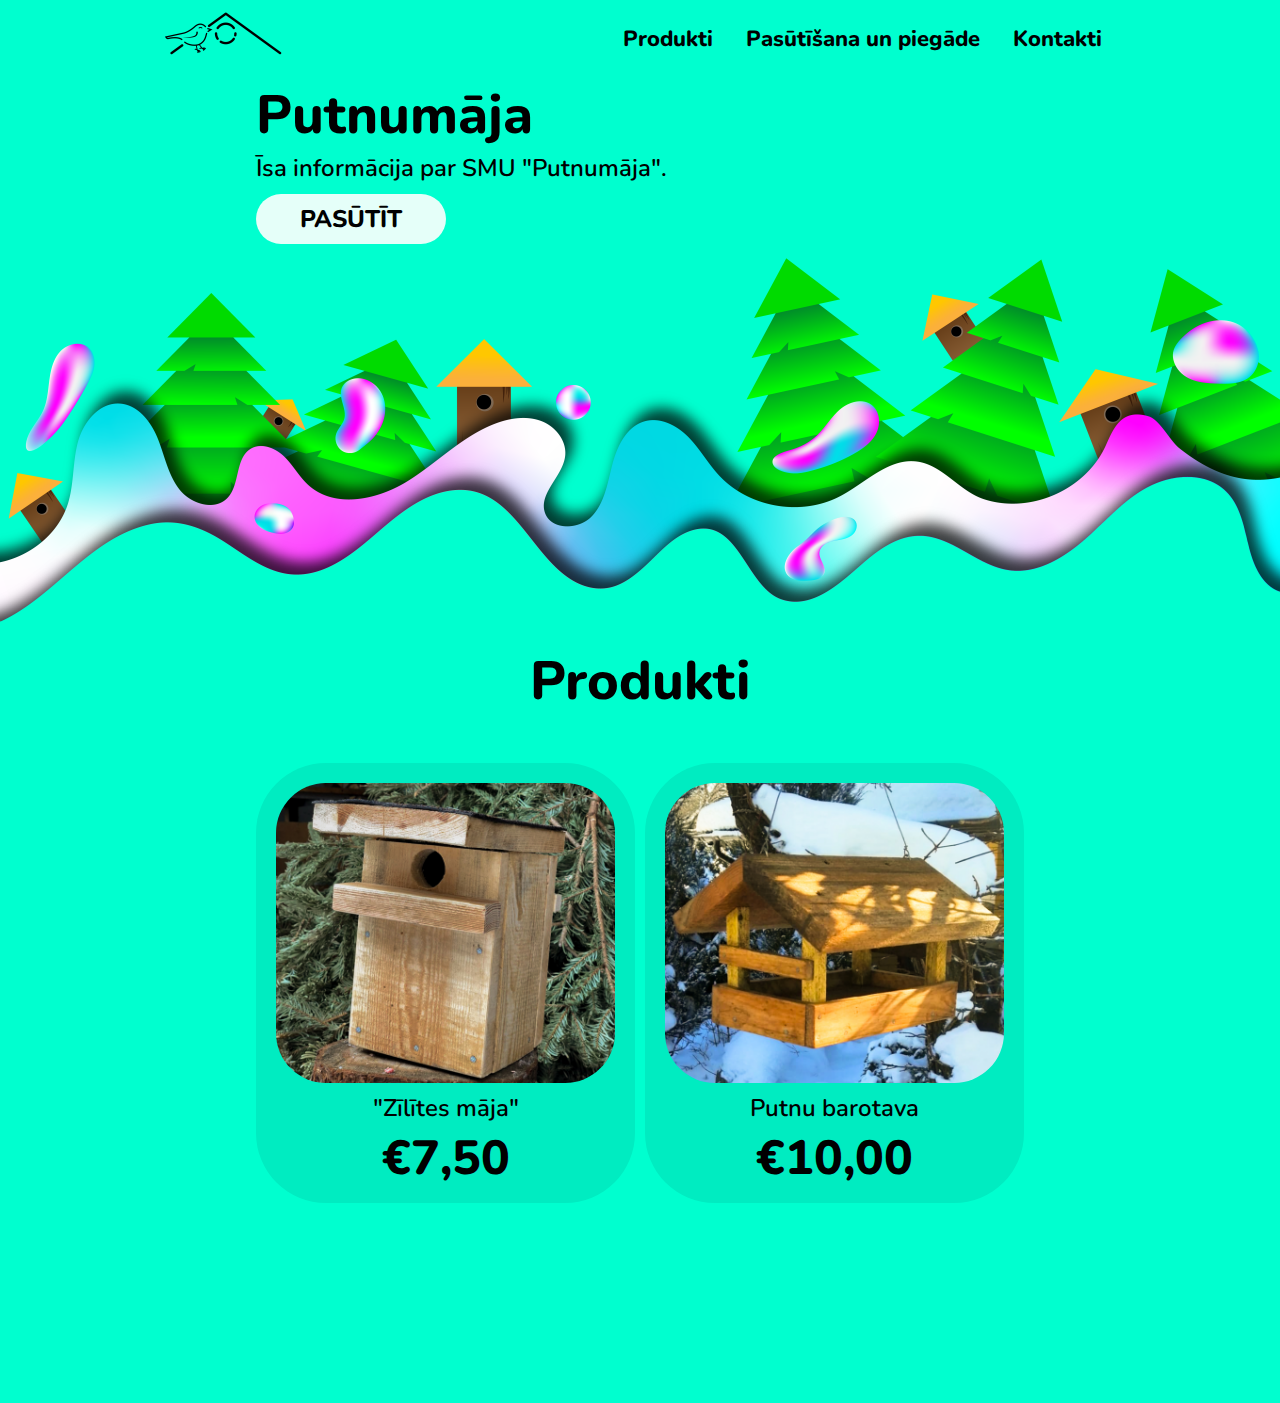
==== commit b887000b: "webp" ====
--- a/index.html
+++ b/index.html
@@ -61,14 +61,14 @@
         <div class="wrapper">
           <div class="glass">
             <div class="insideglass">
-            <div class="imgbox"><img src="img/webp/buris.jpg"></div>
+            <div class="imgbox"><img src="img/webp/buris.webp" alt="Būris"></div>
             <div class="namebox"><p>"Zīlītes māja"</p></div>
             <div class="pricebox"><p>€7,50</p></div>
             </div>
           </div>
           <div class="glass">
             <div class="insideglass">
-            <div class="imgbox"><img src="img/webp/barotava.jpg"></div>
+            <div class="imgbox"><img src="img/webp/barotava.webp" alt="Barotava"></div>
             <div class="namebox"><p>Putnu barotava</p></div>
             <div class="pricebox"><p>€10,00</p></div>
             </div>
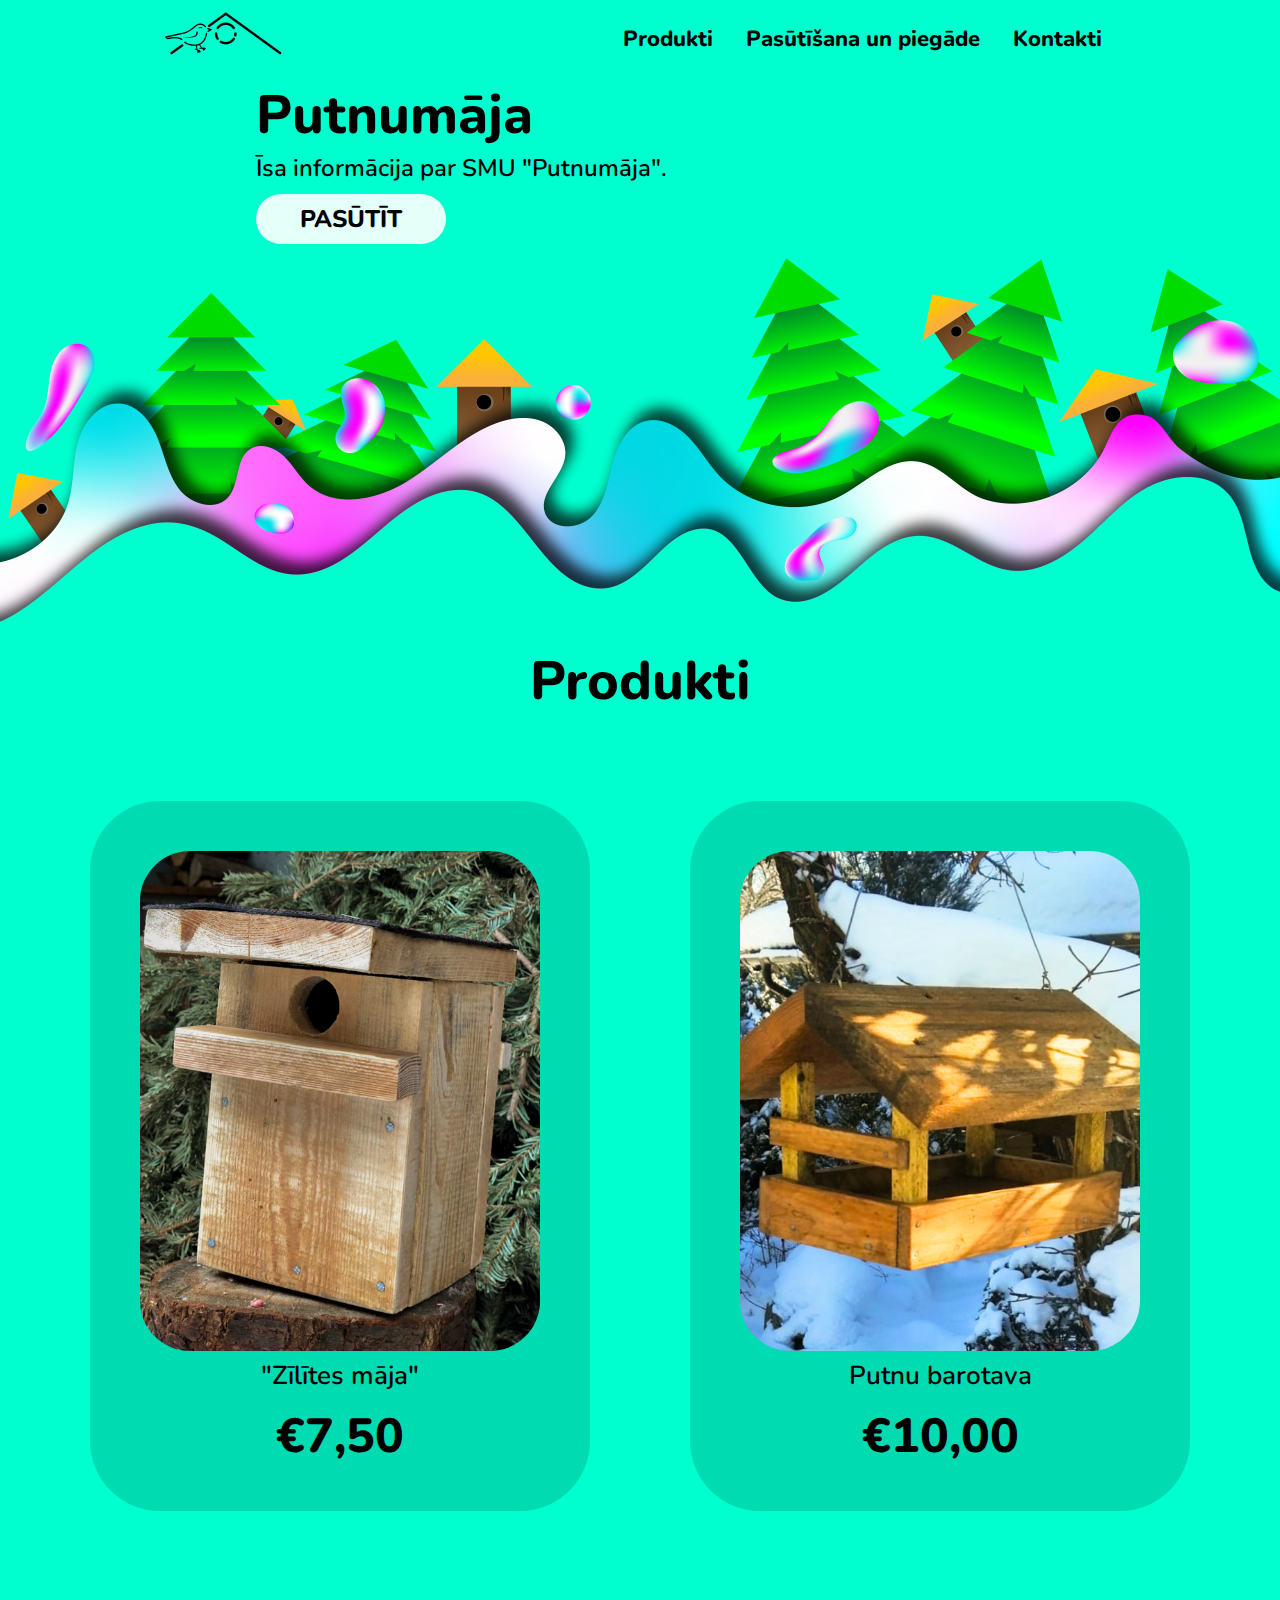
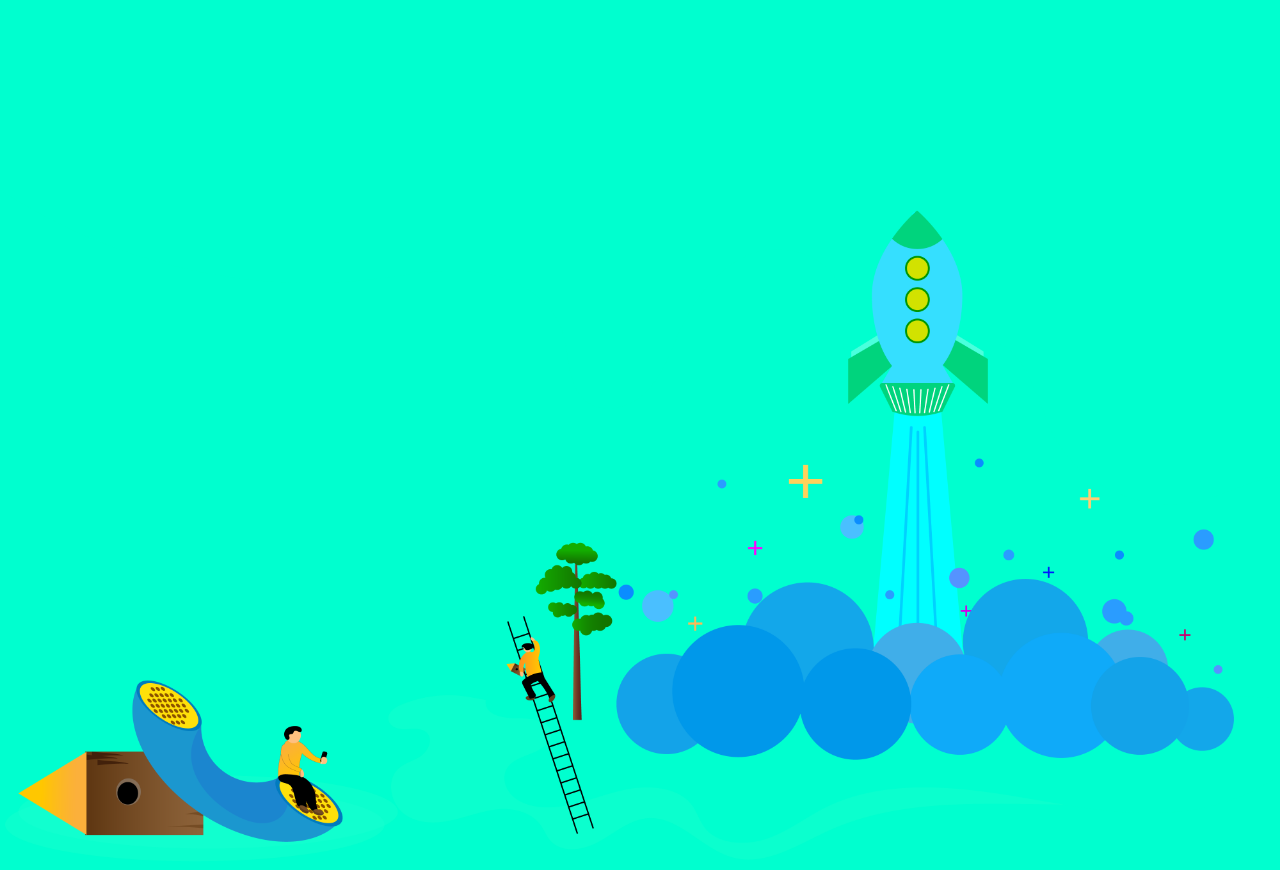
==== commit ddc48df6: "." ====
--- a/index.html
+++ b/index.html
@@ -76,6 +76,13 @@
         </div>
       </div>
     </div>
+    <div class="banner2" id="back" >
+
+      <img id="ship1"  alt="">
+      <img id="ship2"  alt="">
+      <img id="ship3"  alt="">
+      <img id="ship4"  alt="">
+    </div>
     <script src="parallax1.js"></script>
     <!--
     <script src="https://cdnjs.cloudflare.com/ajax/libs/ScrollMagic/2.0.8/ScrollMagic.min.js" integrity="sha512-8E3KZoPoZCD+1dgfqhPbejQBnQfBXe8FuwL4z/c8sTrgeDMFEnoyTlH3obB4/fV+6Sg0a0XF+L/6xS4Xx1fUEg==" crossorigin="anonymous"></script>
--- a/website smu.css
+++ b/website smu.css
@@ -7,7 +7,7 @@
 
 :root {
   --bg: #00FFCF; /* bright green, website background */
-  --db: #00ecc1;
+  --db: #00dbb2;
   --pg: #E5FFF9; /* pale green, quite white-ish button background */
   --tx: #000000; /* text colour */
 }
@@ -77,6 +77,43 @@
 }
 img#banner3 {
   content:url(img/webp/bubbles.webp);
+}
+
+.banner2 {
+  position: relative;
+  width: 100%;
+  height: auto;
+  background-color: #00E2CF;
+  z-index: -5;
+  
+
+}
+
+.banner2 img{
+  width: 100%;
+  position: absolute;
+  
+  
+
+}
+
+
+img#ship1 {
+  content:url(img/webp/ship1.webp);
+  z-index: -4;
+  
+}
+img#ship2 {
+  content:url(img/webp/ship2.webp);
+  z-index: -3;
+}
+img#ship3 {
+  content:url(img/webp/ship3.webp);
+  z-index: -2;
+}
+img#ship4 {
+  content:url(img/webp/ship4.webp);
+  z-index: -1;
 }
 
 a.button button {
@@ -181,27 +218,31 @@
   margin-top: 5vh;
   display: grid;
   grid-template-columns: repeat(2, 1fr);
-  grid-gap: 10px;
+  grid-gap: 100px;
+  padding: 5%;
   justify-content: center;
   align-items: center;
-  width: 100%;
-}
+  
+}
+
 
 .wrapper .glass{
-  height: 440px;
+  height: 100%;
+  width: 500px;
   border-radius: 70px;
   overflow: hidden;
   background-color: var(--db);
 }
 
 .insideglass{
-  width: 100%;
-  padding: 20px;
+  width: 500px;
+  padding: 50px;
 }
 
 .imgbox{
   position: relative;
-  height: 300px;
+  
+  height: 500px;
 }
 
 .imgbox img{
@@ -216,30 +257,41 @@
   height: 50px;
   font-size: 22px;
   text-align: center;
+
+ 
 }
 
 .namebox p{
   display: inline-block;
   font-weight: 600;
-  font-size: 24px;
+  font-size: 26px;
   line-height: 50px;
   vertical-align: center;
   color: #000000;
 }
 
 .pricebox{
+  
   height: 50px;
   color: #000000;
   text-align: center;
+  margin-top: 10px;
+  
+ 
 }
 
 .pricebox p{
-  height: 50px;
+ 
+  height: 40px;
   font-weight: 800;
   font-size: 48px;
   line-height: 50px;
   vertical-align: center;
-}
+  left: 10px;
+  
+}
+
+
 
 @media screen and (max-width:1160px){
   div.content{
@@ -250,6 +302,22 @@
   .nav-links{
     width: 60%;
   }
+  .wrapper{
+    grid-gap: 30px;
+
+
+  }
+  .wrapper .glass {
+    height: 100%;
+    width: 400px;
+    
+  }
+  .imgbox{
+
+    height: 300px;
+
+  }
+
 }
 
 @media screen and (max-width:860px){
@@ -265,7 +333,7 @@
     flex-direction: column;
     align-items: center;
     text-align: center;
-    width: 50%;
+    width: 50vw;
     transform: translateX(100%);
     transition: transform 0.5s ease-in;
     background-color: var(--db);
@@ -273,14 +341,25 @@
   .nav-links li{
     opacity: 0;
     height: calc((100vh - 78px) / 3);
-  }
-  .nav-links li a {
-    line-height: calc((100vh - 78px) / 3);
-    vertical-align: center;
+    position: relative; 
+    display: flex;
+    align-items: center;
   }
   .burger{
     display: block;
   }
+  .wrapper .glass {
+    overflow: hidden;
+    height: 100%;
+    width: 300px;
+    
+  }
+  .imgbox{
+
+    height: 200px;
+
+  }
+
 }
 
 @media screen and (max-width:660px){
@@ -299,6 +378,20 @@
   .wrapper{
     grid-template-columns: repeat(1, 1fr);
   }
+  .wrapper .glass {
+    overflow: hidden;
+    height: 100%;
+    width: 300px;
+    align-items: center;
+    margin: auto;
+    
+  }
+  .imgbox{
+
+    height: 200px;
+
+  }
+
 }
 
 .nav-active{
